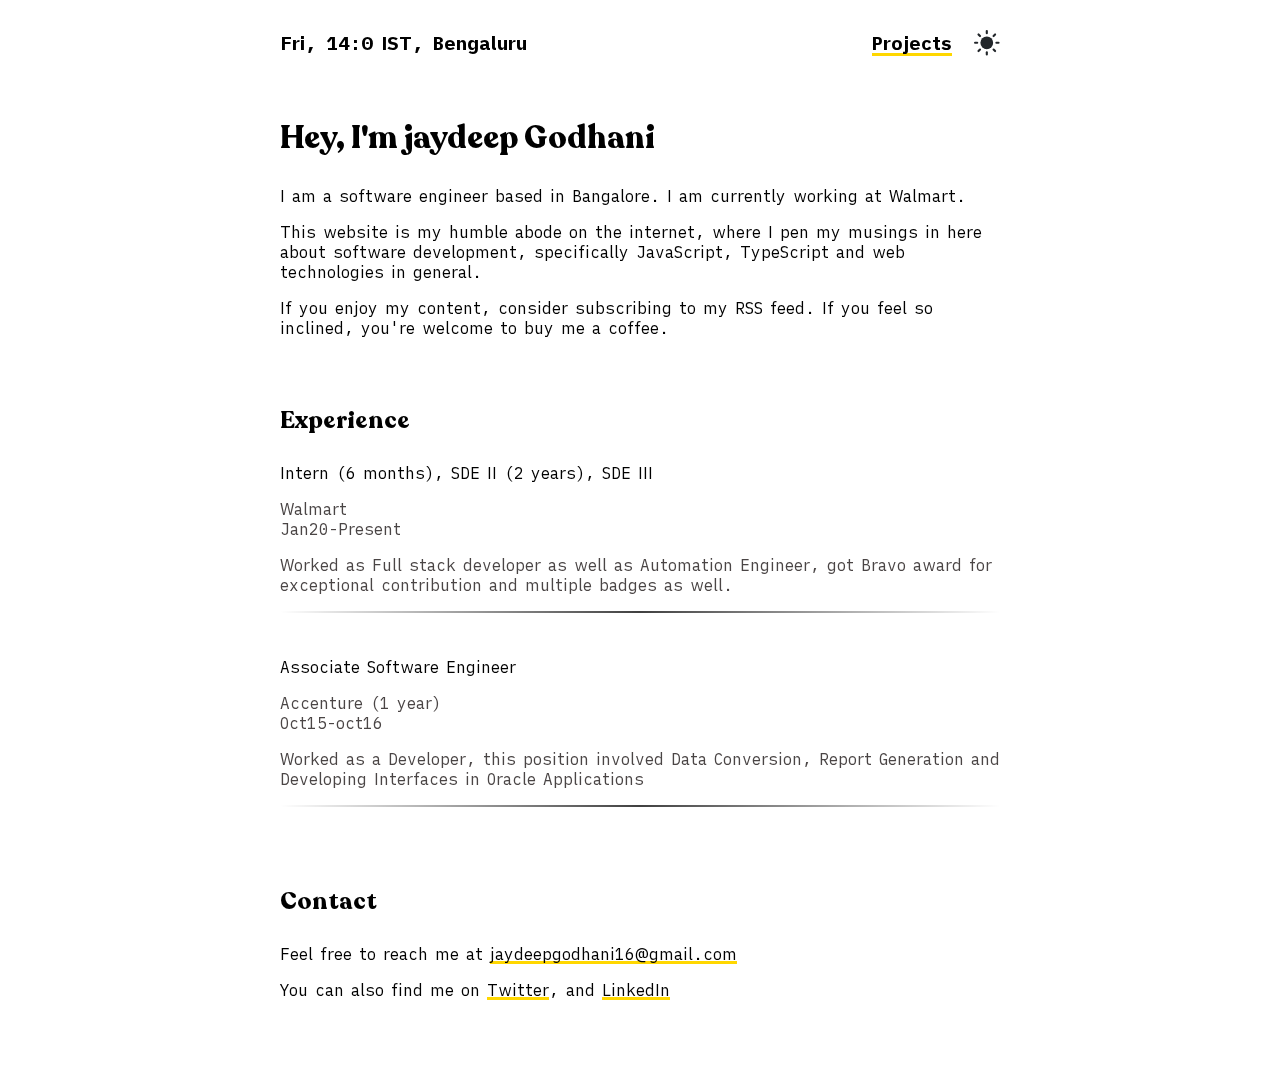
==== index.html @ 2c98d40e "content added" ====
<!DOCTYPE html>
<html lang="en">

<head>
  <meta charset="UTF-8">
  <meta http-equiv="X-UA-Compatible" content="IE=edge">
  <meta name="viewport" content="width=device-width, initial-scale=1.0">
  <meta name="color-scheme" content="light dark">
  <title>JD's folio</title>
  <link rel="stylesheet" href="./style.css">
  <script src="components/footer.js" type="text/javascript" defer></script>
  <script>
    document.documentElement.dataset.theme = localStorage.getItem('theme-preference') || 'light';
  </script>
</head>

<body>
  <div class="invertedcursor"></div>
  <header class="nav">
    <span><a href="/index.html" id="time-header"></a></span>
    <span class="right-aligned"><a href="/projects.html" class="ngc">Projects</a>&nbsp;
      <button title="Toggles light &amp; dark" aria-label="light" aria-live="polite" class="theme-toggle"
    id="theme-toggle"><svg viewBox="0 0 24 24" aria-hidden="true" class="sun-and-moon" height="22" width="22">
      <mask class="moon" id="moon-mask">
        <rect fill="white" height="100%" width="100%" x="0" y="0"></rect>
        <circle cx="24" cy="10" fill="black" r="6"></circle>
      </mask>
      <circle class="sun" cx="12" cy="12" fill="currentColor" mask="url(#moon-mask)" r="6"></circle>
      <g class="sun-beams" stroke="currentColor">
        <line x1="12" x2="12" y1="1" y2="3"></line>
        <line x1="12" x2="12" y1="21" y2="23"></line>
        <line x1="4.22" x2="5.64" y1="4.22" y2="5.64"></line>
        <line x1="18.36" x2="19.78" y1="18.36" y2="19.78"></line>
        <line x1="1" x2="3" y1="12" y2="12"></line>
        <line x1="21" x2="23" y1="12" y2="12"></line>
        <line x1="4.22" x2="5.64" y1="19.78" y2="18.36"></line>
        <line x1="18.36" x2="19.78" y1="5.64" y2="4.22"></line>
      </g>
    </svg></button>
    </span>
  </header>

  <div class="centered">
    <div class="padding-content">
      <div class="bold-font">Hey, I'm jaydeep Godhani</div>
      <p>I am a software engineer based in Bangalore. I am currently working at Walmart.</p>
      <p>This website is my humble abode on the internet, where I pen my musings in here about software development,
        specifically JavaScript, TypeScript and web technologies in general.</p>
      <p>If you enjoy my content, consider subscribing to my RSS feed. If you feel so inclined, you're welcome to buy me
        a coffee.</p>
    </div>
    <div class="padding-content">
      <div class="semibold-font">Experience</div>
      <p>Intern (6 months), SDE II (2 years), SDE III
      <div class="lightnormal-font">Walmart<span class="right-aligned">Jan20-Present</span></div>
      </p>
      <p class="lightnormal-font">Worked as Full stack developer as well as Automation Engineer, got Bravo award for
        exceptional contribution and multiple badges as well.</p>
      <hr>
      <br>

      <p>Associate Software Engineer
      <div class="lightnormal-font">Accenture (1 year)<span class="right-aligned">Oct15-oct16</span></div>
      </p>
      <p class="lightnormal-font">Worked as a Developer, this position involved Data Conversion, Report Generation and
        Developing Interfaces in Oracle Applications</p>
      <hr>
      <br>
    </div>

    <footer-component></footer-component>
  </div>
  <script src="./actions.js"></script>
</body>

</html>
---- style.css ----
/* @font-face {
  font-family: normalNoto;
  src: url(./fonts/notosans-regular-webfont.woff2);
} */

html {
  block-size: 100%;
  color-scheme: light
}

@font-face {
  font-family: extraboldRecoleta;
  src: url(./fonts/Recoleta-Bold.woff2);
}
@font-face {
  font-family: writerNormal;
  src: url(./fonts/iAWriterQuattroV.ttf);
}

* {
  cursor: none;
  box-sizing: border-box;
}

button, :hover {
  cursor: none;
}

[data-theme="light"] {
  --bg-color: #ffffff;
  --font-primary-color: #000000;
  --font-secondary-color: #4a4545;
  --hr-dark: rgb(0, 0, 0, 0);
  --hr-light: rgba(0, 0, 0, 0.75);
  --link-color: rgb(255, 215, 0);
}

[data-theme="dark"] {
  --bg-color: #0e2e3b;
  --font-primary-color: #d8d7c3;
  --font-secondary-color: #a6a6a6;
  --hr-dark: rgba(255,255,255,0);
  --hr-light: rgba(255, 255, 255, 0.75);
  --link-color: #9100f8;
}

.bold-font {
  font-family: extraboldRecoleta;
  font-weight: 600;
  font-size: xx-large;
  padding-top: 10px;
  padding-bottom: 10px;
}

.semibold-font {
  font-family: extraboldRecoleta;
  font-weight: 600;
  font-size: x-large;
  padding-top: 10px;
  padding-bottom: 10px;
}

.lightnormal-font {
  font-family: writerNormal;
  font-size: medium;
  color: var(--font-secondary-color);
}

.nav {
  padding: 30px 15px;
  font-size: larger;
  position: sticky;
  top: 0px;
  backdrop-filter: blur(7px) opacity(0.95);
  overflow: overlay;
  margin: auto;
  height: auto;
  display: flex;
  justify-content: space-between;
  z-index: 1;
  width: 750px;
  font-weight: bold;
}

.centered {
  width: 750px;
  overflow-wrap: break-word;
  position: relative;
  left: 0;
  right: 0;
  margin: auto;
  padding-left: 15px;
  padding-right: 15px;
}

body {
  background-color: var(--bg-color);
  color: var(--font-primary-color);
  position: relative;
  font-family: writerNormal;
  height: 100%;
  margin: 0%;
  scroll-behavior: smooth;
  transition: background-color 1s;
}

.invertedcursor {
  position: fixed;
  width: 1.3em;
  height: 1.3em;
  display: block;
  background: #ffffff;
  border-radius: 50%;
  top: var(--y, -0.5em);
  left: var(--x, -0.5em);
  transform: translate(-50%, -50%);
  z-index: 99;
  pointer-events: none;
  transition: transform .2s;
  mix-blend-mode: difference;
}

svg {
  vertical-align: middle;
  display: inline-block;
}

.padding-content {
  padding-top: 20px;
  padding-bottom: 20px;
}

a, a:link, a:visited {
  color: var(--font-primary-color);
  text-decoration: none;
}

a:hover {
  text-decoration: none;
}

a.ngc, a.ngc:link, a.ngc:visited {
  color: var(--font-primary-color);
  text-decoration: none;
  background-position-y: -0%;
  background-image: linear-gradient( transparent 50%, var(--link-color) 50%);
  transition: background 500ms ease;
  background-size: 2px;
  background-size: auto 175%;
}

a.ngc:hover {
  background-position-y: 100%;
}

hr {
  border: 0;
  height: 2px;
  background-image: linear-gradient(to right, var(--hr-dark), var(--hr-light), var(--hr-dark));
  /* background: #333;
  background-image: linear-gradient(to right, #ccc, #333, #ccc); */
}

#theme-toggle {
  margin: 0 0 0 10px;
}

.right-aligned{
  display: flex;
  flex-direction: row;
  justify-content: space-between;
}


@import"https://unpkg.com/open-props/easings.min.css";

.sun-and-moon>:is(.moon, .sun, .sun-beams) {
  transform-origin: center center
}

.sun-and-moon>:is(.moon, .sun) {
  fill: var(--icon-fill)
}

.theme-toggle:is(:hover, :focus-visible)>.sun-and-moon>:is(.moon, .sun) {
  fill: var(--icon-fill-hover)
}

.sun-and-moon>.sun-beams {
  stroke: var(--icon-fill);
  stroke-width: 2px
}

.theme-toggle:is(:hover, :focus-visible) .sun-and-moon>.sun-beams {
  stroke: var(--icon-fill-hover)
}

[data-theme=dark] .sun-and-moon>.sun {
  transform: scale(1.75)
}

[data-theme=dark] .sun-and-moon>.sun-beams {
  opacity: 0
}

[data-theme=dark] .sun-and-moon>.moon>circle {
  transform: translate(-7px)
}

@supports (cx: 1) {
  [data-theme=dark] .sun-and-moon>.moon>circle {
    transform: translate(0);
    cx: 17
  }
}

@media (prefers-reduced-motion: no-preference) {
  .sun-and-moon>.sun {
    transition: transform .5s var(--ease-elastic-3)
  }

  .sun-and-moon>.sun-beams {
    transition: transform .5s var(--ease-elastic-4), opacity .5s var(--ease-3)
  }

  .sun-and-moon .moon>circle {
    transition: transform .25s var(--ease-out-5)
  }

  @supports (cx: 1) {
    .sun-and-moon .moon>circle {
      transition: cx .25s var(--ease-out-5)
    }
  }

  [data-theme=dark] .sun-and-moon>.sun {
    transform: scale(1.75);
    transition-timing-function: var(--ease-3);
    transition-duration: .25s
  }

  [data-theme=dark] .sun-and-moon>.sun-beams {
    transform: rotate(-25deg);
    transition-duration: .15s
  }

  [data-theme=dark] .sun-and-moon>.moon>circle {
    transition-delay: .25s;
    transition-duration: .5s
  }
}

.theme-toggle {
  --size: 1.6rem;
  --icon-fill: hsl(210 10% 15%);
  --icon-fill-hover: hsl(180, 5%, 4%);
  background: none;
  border: none;
  padding: 0;
  inline-size: var(--size);
  block-size: var(--size);
  aspect-ratio: 1;
  border-radius: 50%;
  cursor: pointer;
  touch-action: manipulation;
  -webkit-tap-highlight-color: transparent;
  outline-offset: 5px
}

.theme-toggle>svg {
  inline-size: 100%;
  block-size: 100%;
  stroke-linecap: round
}

[data-theme=dark] .theme-toggle {
  --icon-fill: hsl(210 14% 70%);
  --icon-fill-hover: hsl(210 17% 90%)
}

@media (hover: none) {
  .theme-toggle {
    --size: 28px
  }
}

html[data-theme=dark] {
  color-scheme: dark
}

@supports not (color-scheme: dark) {
  html[data-theme=dark] {
    background: #111
  }
}
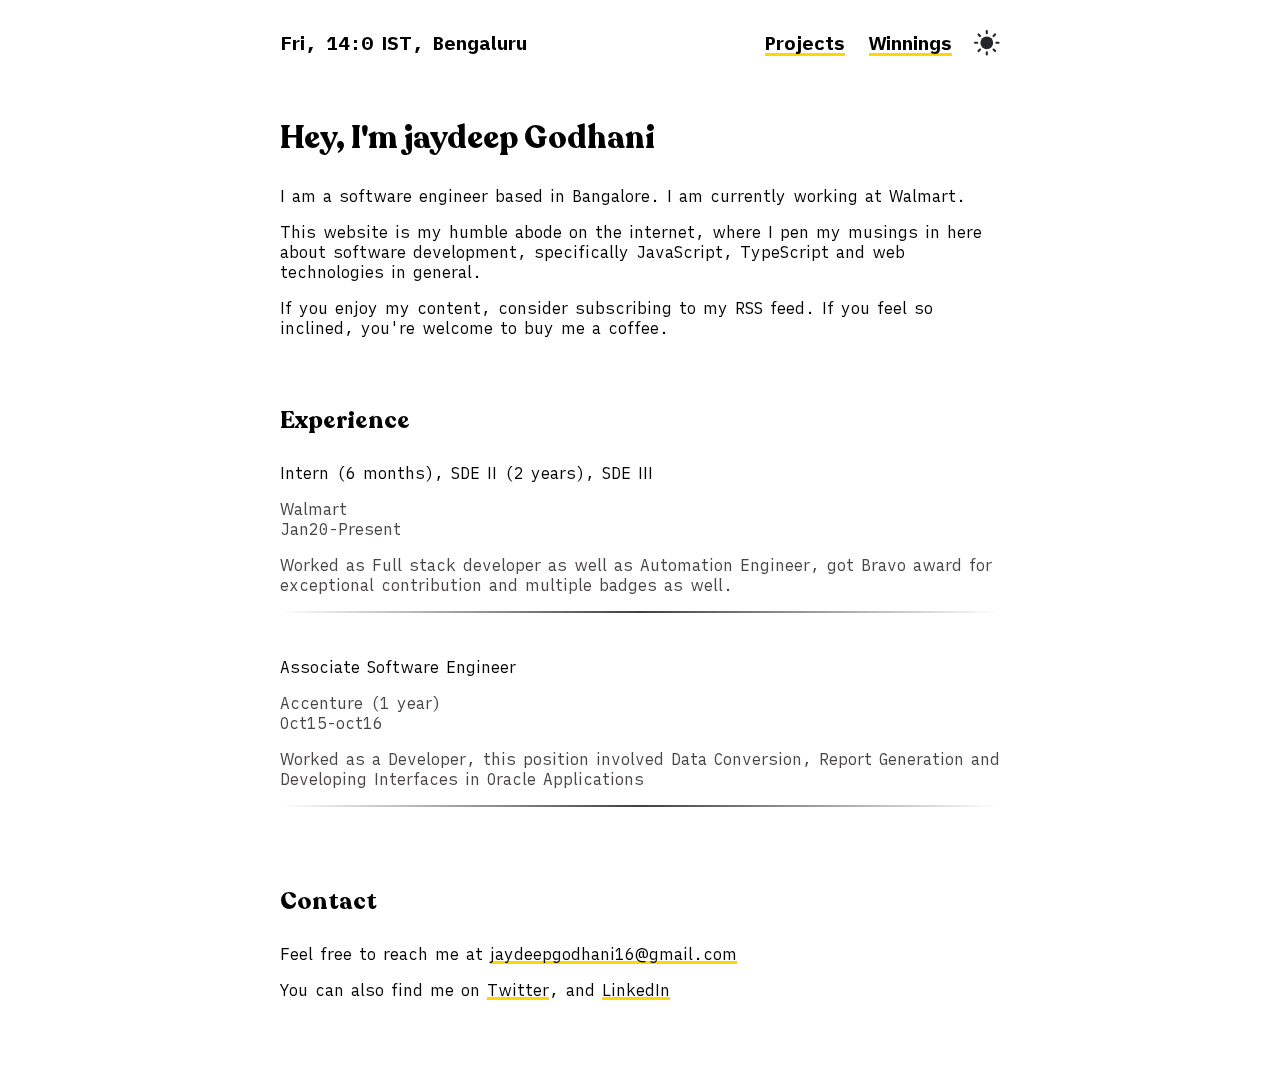
==== commit a2867762: "achievements added" ====
--- a/index.html
+++ b/index.html
@@ -18,26 +18,27 @@
   <div class="invertedcursor"></div>
   <header class="nav">
     <span><a href="/index.html" id="time-header"></a></span>
-    <span class="right-aligned"><a href="/projects.html" class="ngc">Projects</a>&nbsp;
-      <button title="Toggles light &amp; dark" aria-label="light" aria-live="polite" class="theme-toggle"
-    id="theme-toggle"><svg viewBox="0 0 24 24" aria-hidden="true" class="sun-and-moon" height="22" width="22">
-      <mask class="moon" id="moon-mask">
-        <rect fill="white" height="100%" width="100%" x="0" y="0"></rect>
-        <circle cx="24" cy="10" fill="black" r="6"></circle>
-      </mask>
-      <circle class="sun" cx="12" cy="12" fill="currentColor" mask="url(#moon-mask)" r="6"></circle>
-      <g class="sun-beams" stroke="currentColor">
-        <line x1="12" x2="12" y1="1" y2="3"></line>
-        <line x1="12" x2="12" y1="21" y2="23"></line>
-        <line x1="4.22" x2="5.64" y1="4.22" y2="5.64"></line>
-        <line x1="18.36" x2="19.78" y1="18.36" y2="19.78"></line>
-        <line x1="1" x2="3" y1="12" y2="12"></line>
-        <line x1="21" x2="23" y1="12" y2="12"></line>
-        <line x1="4.22" x2="5.64" y1="19.78" y2="18.36"></line>
-        <line x1="18.36" x2="19.78" y1="5.64" y2="4.22"></line>
-      </g>
-    </svg></button>
-    </span>
+    <span class="right-aligned"><a href="/projects.html" class="ngc">Projects</a>&nbsp;&nbsp;
+    <span class="right-aligned"><a href="/winnings.html" class="ngc">Winnings</a>&nbsp;
+        <button title="Toggles light &amp; dark" aria-label="light" aria-live="polite" class="theme-toggle"
+          id="theme-toggle"><svg viewBox="0 0 24 24" aria-hidden="true" class="sun-and-moon" height="22" width="22">
+            <mask class="moon" id="moon-mask">
+              <rect fill="white" height="100%" width="100%" x="0" y="0"></rect>
+              <circle cx="24" cy="10" fill="black" r="6"></circle>
+            </mask>
+            <circle class="sun" cx="12" cy="12" fill="currentColor" mask="url(#moon-mask)" r="6"></circle>
+            <g class="sun-beams" stroke="currentColor">
+              <line x1="12" x2="12" y1="1" y2="3"></line>
+              <line x1="12" x2="12" y1="21" y2="23"></line>
+              <line x1="4.22" x2="5.64" y1="4.22" y2="5.64"></line>
+              <line x1="18.36" x2="19.78" y1="18.36" y2="19.78"></line>
+              <line x1="1" x2="3" y1="12" y2="12"></line>
+              <line x1="21" x2="23" y1="12" y2="12"></line>
+              <line x1="4.22" x2="5.64" y1="19.78" y2="18.36"></line>
+              <line x1="18.36" x2="19.78" y1="5.64" y2="4.22"></line>
+            </g>
+          </svg></button>
+      </span>
   </header>
 
   <div class="centered">
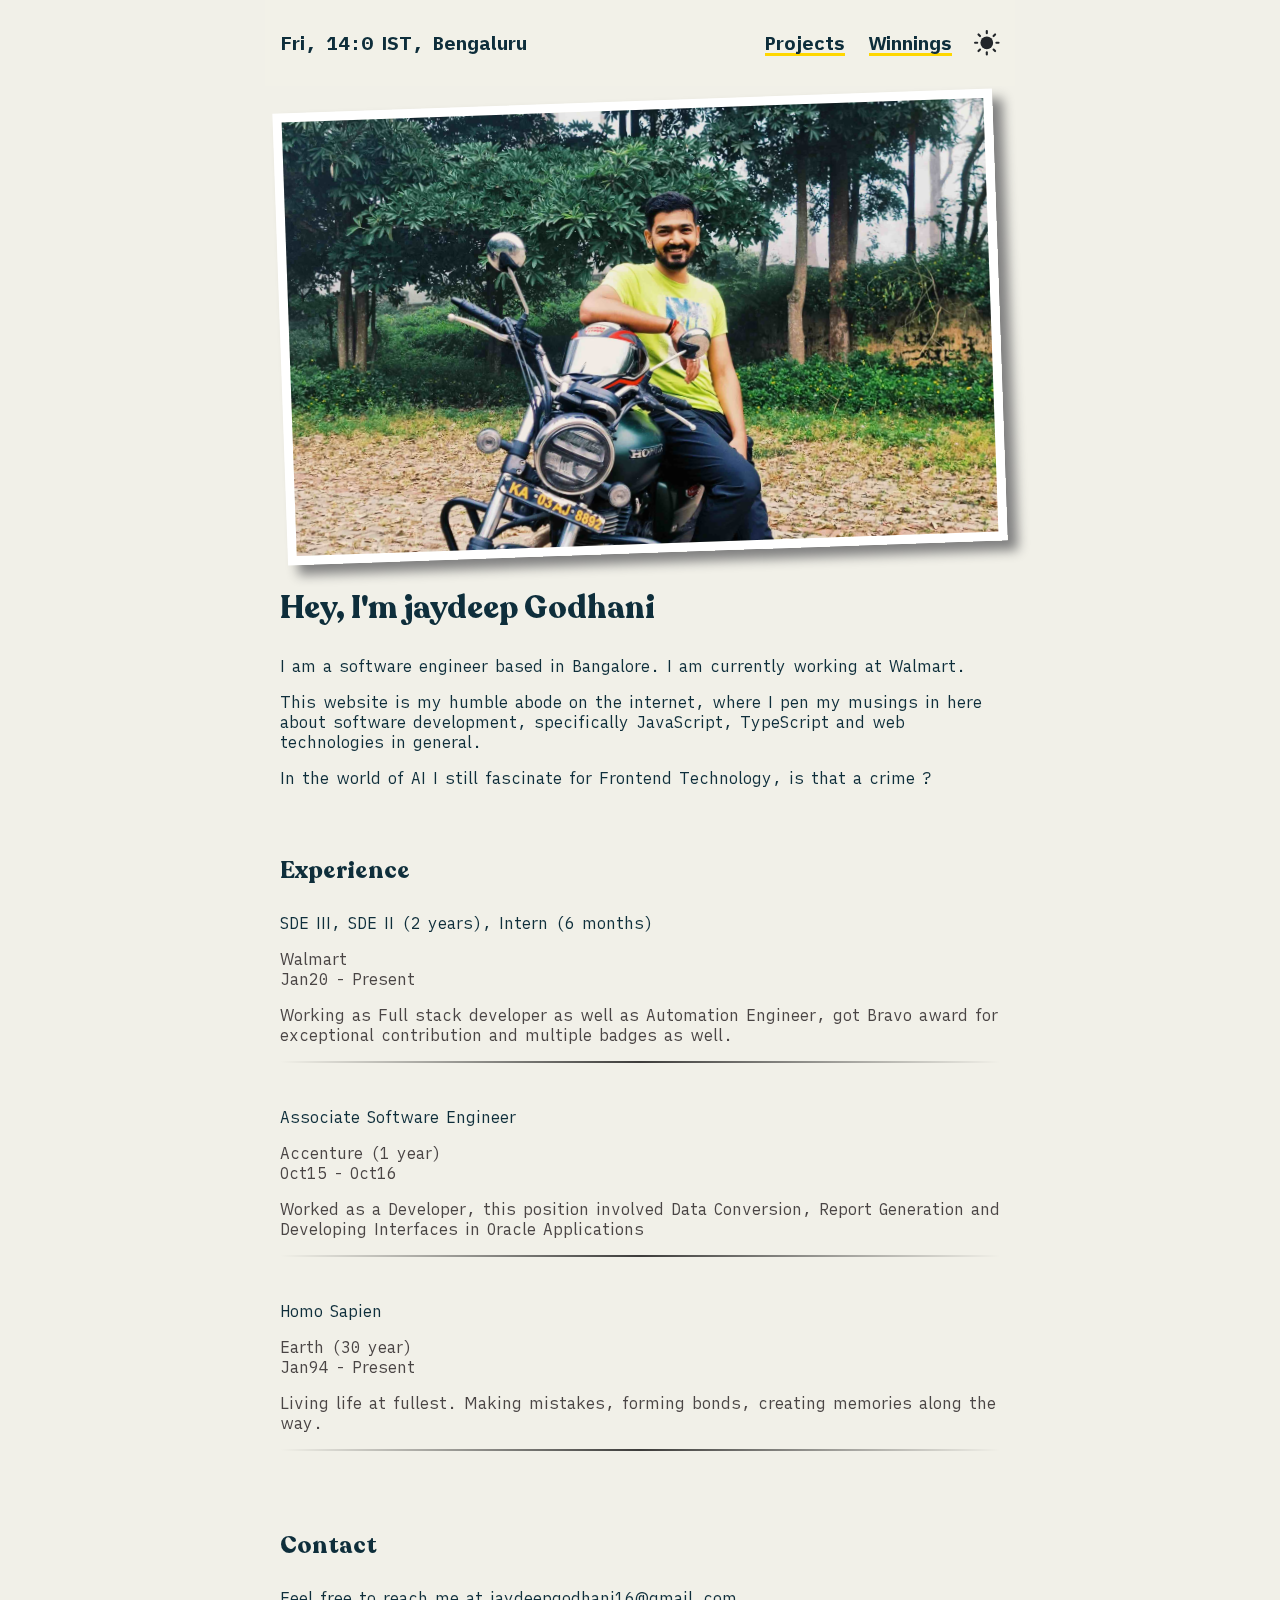
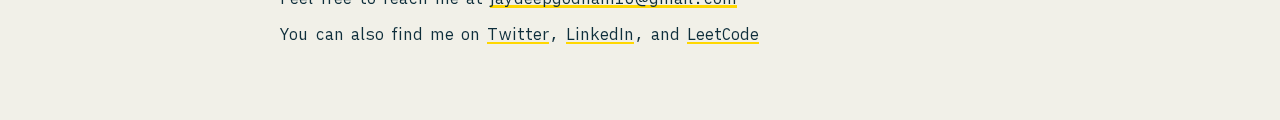
==== commit 289187fc: "added photo, changed bg color, humour added" ====
--- a/index.html
+++ b/index.html
@@ -42,29 +42,36 @@
   </header>
 
   <div class="centered">
+    <img src="./statics/photu.jpeg" class="image-style" alt="Jaydeep on a bike" width="100%" height="auto" >
     <div class="padding-content">
       <div class="bold-font">Hey, I'm jaydeep Godhani</div>
       <p>I am a software engineer based in Bangalore. I am currently working at Walmart.</p>
       <p>This website is my humble abode on the internet, where I pen my musings in here about software development,
         specifically JavaScript, TypeScript and web technologies in general.</p>
-      <p>If you enjoy my content, consider subscribing to my RSS feed. If you feel so inclined, you're welcome to buy me
-        a coffee.</p>
+      <p>In the world of AI I still fascinate for Frontend Technology, is that a crime ?</p>
     </div>
     <div class="padding-content">
       <div class="semibold-font">Experience</div>
-      <p>Intern (6 months), SDE II (2 years), SDE III
-      <div class="lightnormal-font">Walmart<span class="right-aligned">Jan20-Present</span></div>
+      <p>SDE III, SDE II (2 years), Intern (6 months)
+      <div class="lightnormal-font">Walmart<span class="right-aligned">Jan20 - Present</span></div>
       </p>
-      <p class="lightnormal-font">Worked as Full stack developer as well as Automation Engineer, got Bravo award for
+      <p class="lightnormal-font">Working as Full stack developer as well as Automation Engineer, got Bravo award for
         exceptional contribution and multiple badges as well.</p>
       <hr>
       <br>
 
       <p>Associate Software Engineer
-      <div class="lightnormal-font">Accenture (1 year)<span class="right-aligned">Oct15-oct16</span></div>
+      <div class="lightnormal-font">Accenture (1 year)<span class="right-aligned">Oct15 - Oct16</span></div>
       </p>
       <p class="lightnormal-font">Worked as a Developer, this position involved Data Conversion, Report Generation and
         Developing Interfaces in Oracle Applications</p>
+      <hr>
+      <br>
+
+      <p>Homo Sapien
+      <div class="lightnormal-font">Earth (30 year)<span class="right-aligned">Jan94 - Present</span></div>
+      </p>
+      <p class="lightnormal-font">Living life at fullest. Making mistakes, forming bonds, creating memories along the way.</p>
       <hr>
       <br>
     </div>
--- a/style.css
+++ b/style.css
@@ -27,8 +27,8 @@
 }
 
 [data-theme="light"] {
-  --bg-color: #ffffff;
-  --font-primary-color: #000000;
+  --bg-color: #F1F0E8;
+  --font-primary-color: #0e2e3b;
   --font-secondary-color: #4a4545;
   --hr-dark: rgb(0, 0, 0, 0);
   --hr-light: rgba(0, 0, 0, 0.75);
@@ -91,6 +91,13 @@
   margin: auto;
   padding-left: 15px;
   padding-right: 15px;
+}
+
+.image-style {
+  margin-top: 15px;
+  transform: rotate(-2deg);
+  border: 9px solid white;
+  box-shadow: 10px 10px 12px gray;
 }
 
 body {
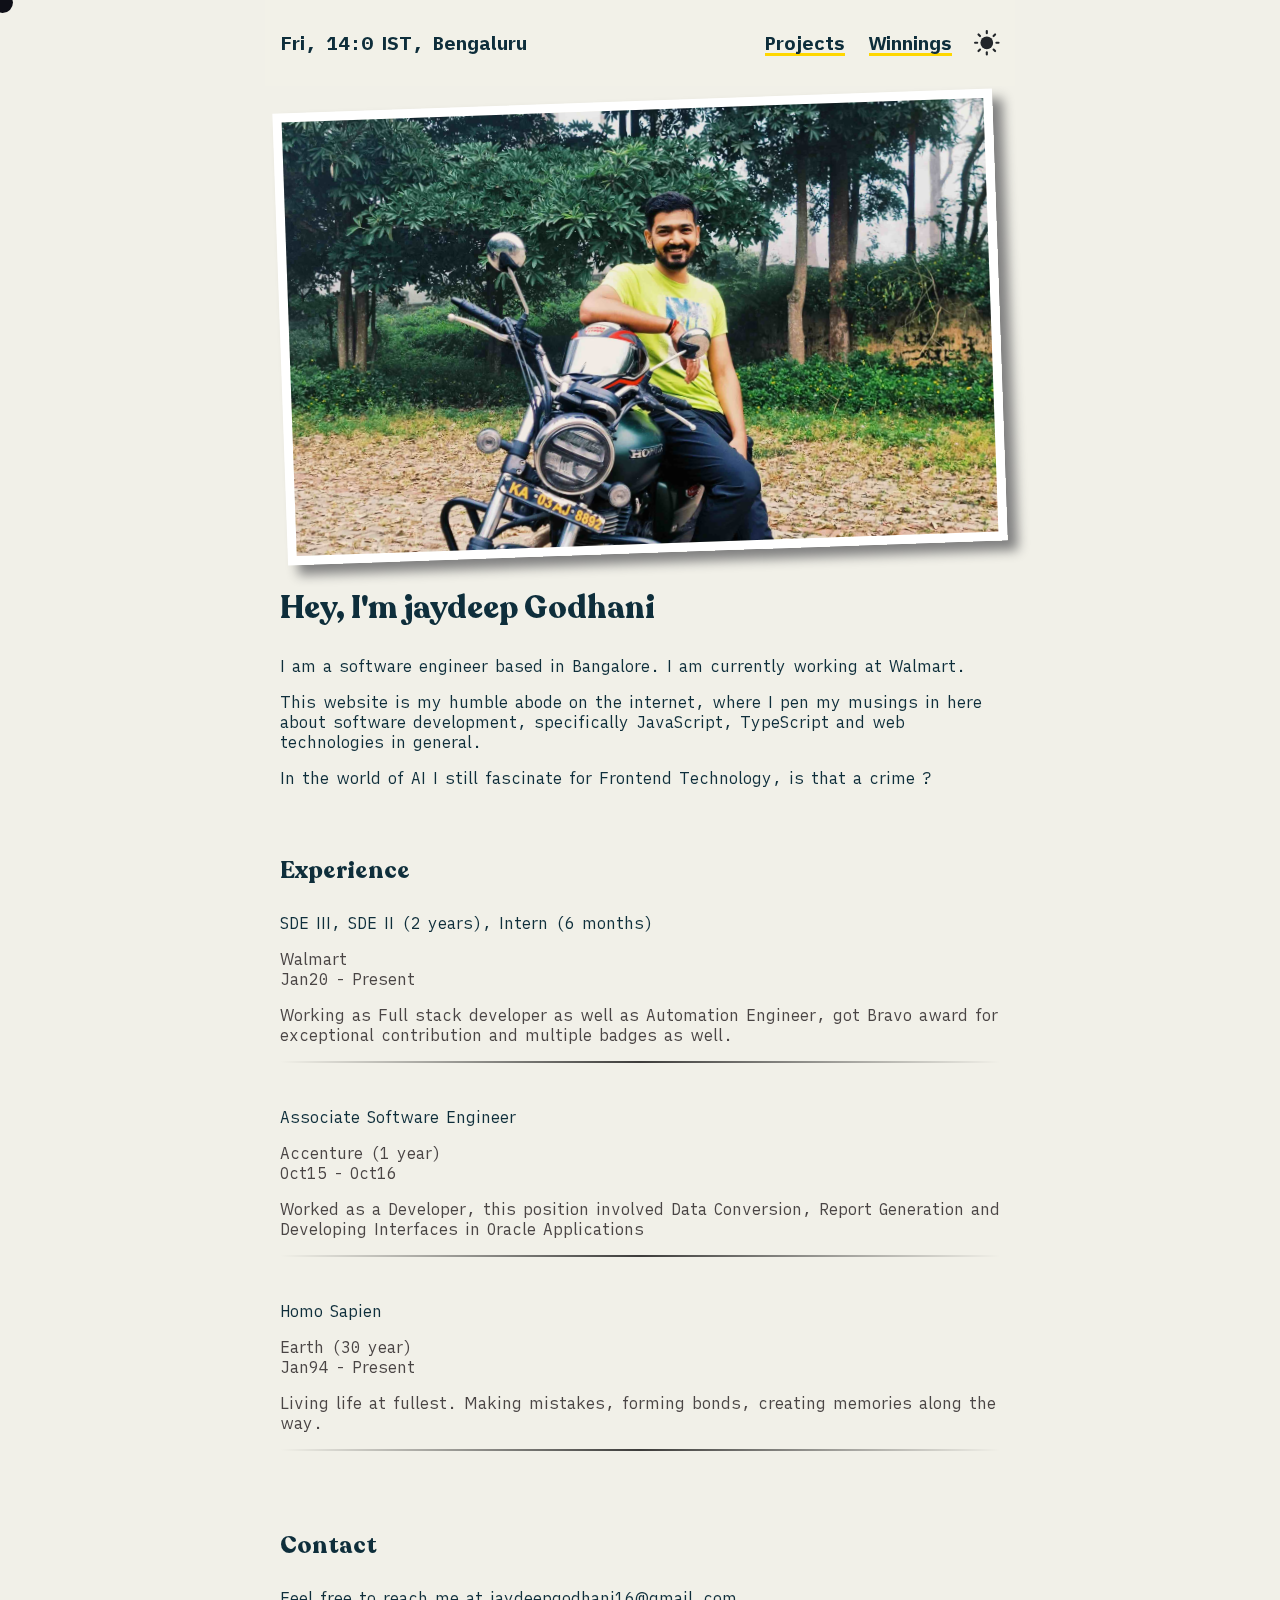
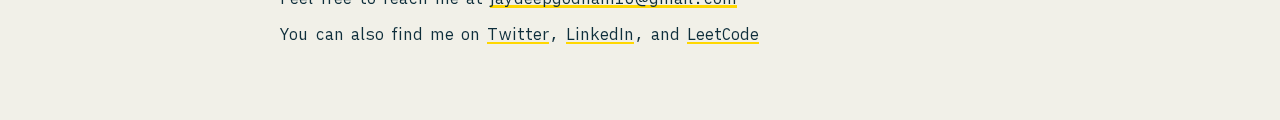
==== commit 859937ad: "cursor link onHover transform bigger" ====
--- a/index.html
+++ b/index.html
@@ -15,7 +15,7 @@
 </head>
 
 <body>
-  <div class="invertedcursor"></div>
+  <div id="invertedcursor"></div>
   <header class="nav">
     <span><a href="/index.html" id="time-header"></a></span>
     <span class="right-aligned"><a href="/projects.html" class="ngc">Projects</a>&nbsp;&nbsp;
@@ -78,7 +78,7 @@
 
     <footer-component></footer-component>
   </div>
-  <script src="./actions.js"></script>
+  <script defer src="./actions.js"></script>
 </body>
 
 </html>--- a/style.css
+++ b/style.css
@@ -111,7 +111,7 @@
   transition: background-color 1s;
 }
 
-.invertedcursor {
+#invertedcursor {
   position: fixed;
   width: 1.3em;
   height: 1.3em;
@@ -120,12 +120,18 @@
   border-radius: 50%;
   top: var(--y, -0.5em);
   left: var(--x, -0.5em);
-  transform: translate(-50%, -50%);
+  /* transform: translate(-50%, -50%); */
+  transition: transform 0.4s;
   z-index: 99;
   pointer-events: none;
-  transition: transform .2s;
   mix-blend-mode: difference;
 }
+
+/* .dotted {
+  background-image: radial-gradient(#e0e0d9 10%, transparent 10%);
+  background-position: 0 0, 40px 40px;
+  background-size: 40px 40px;
+} */
 
 svg {
   vertical-align: middle;
